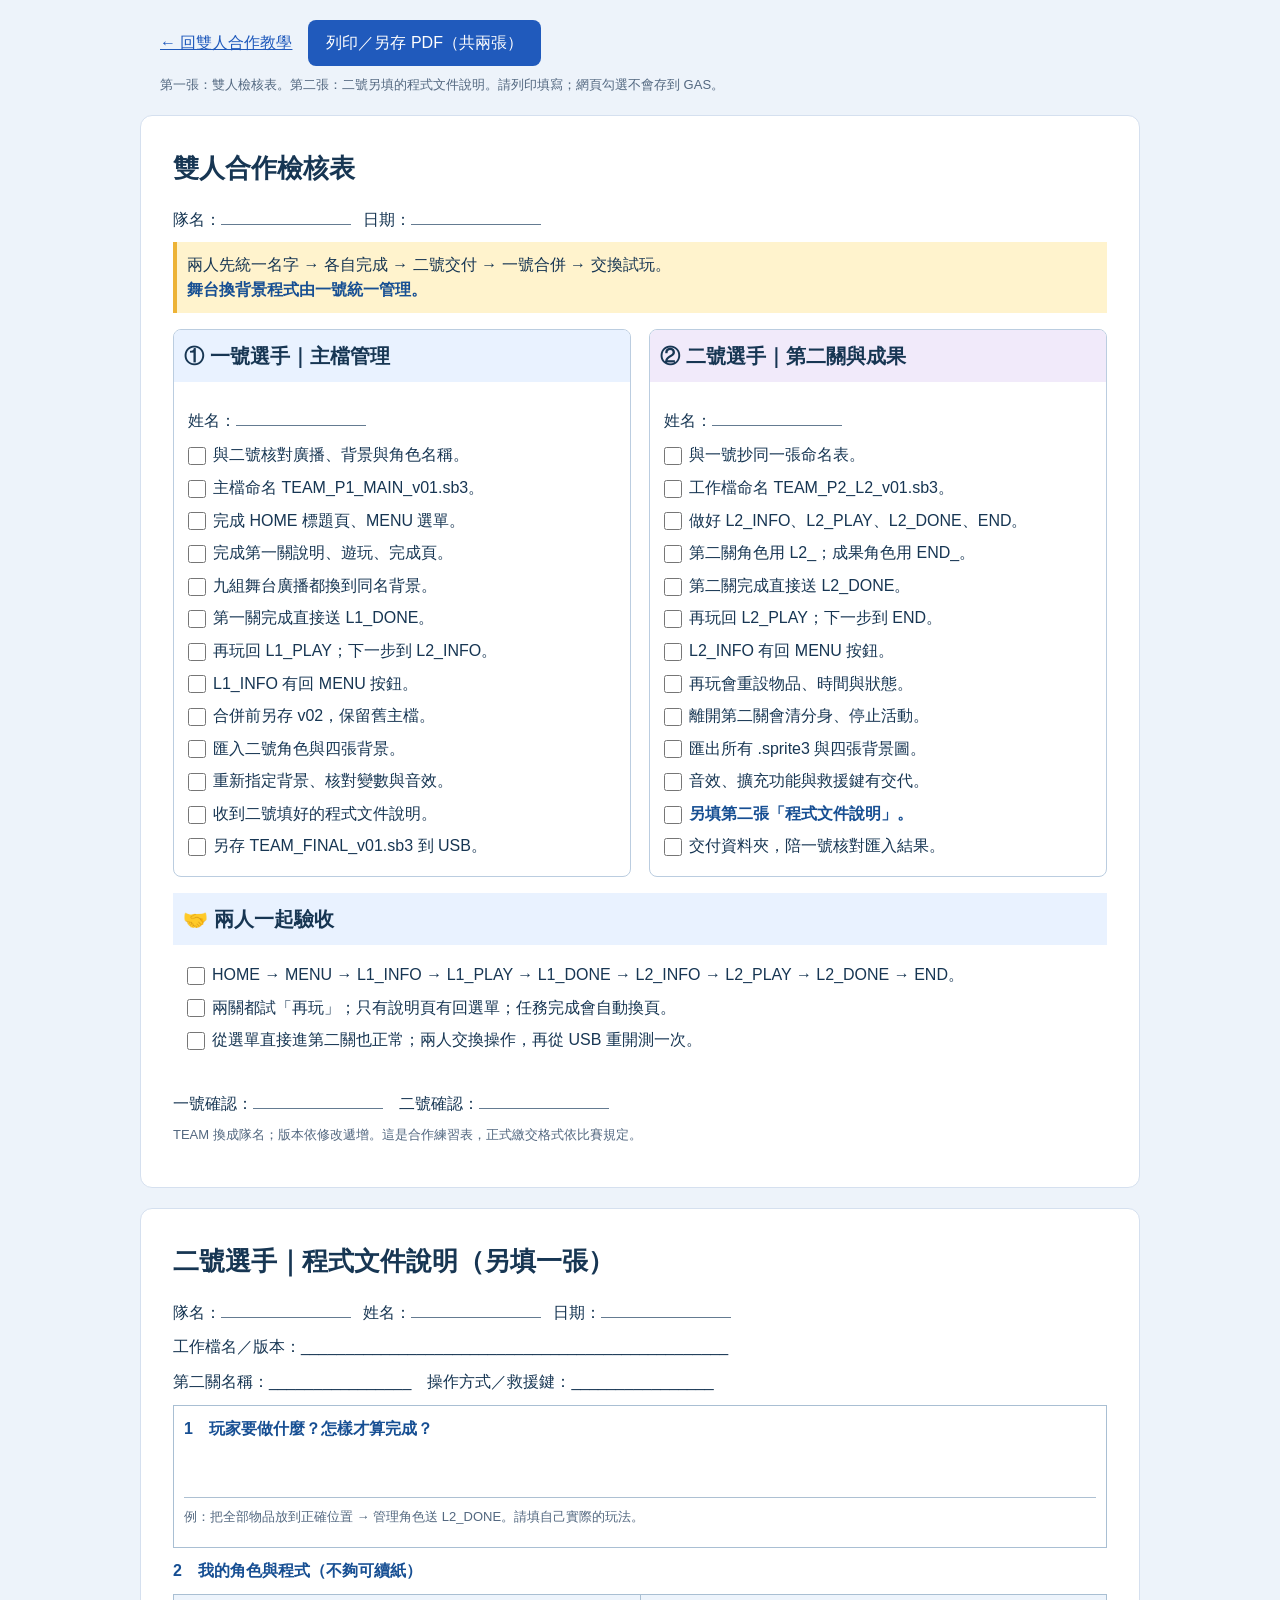
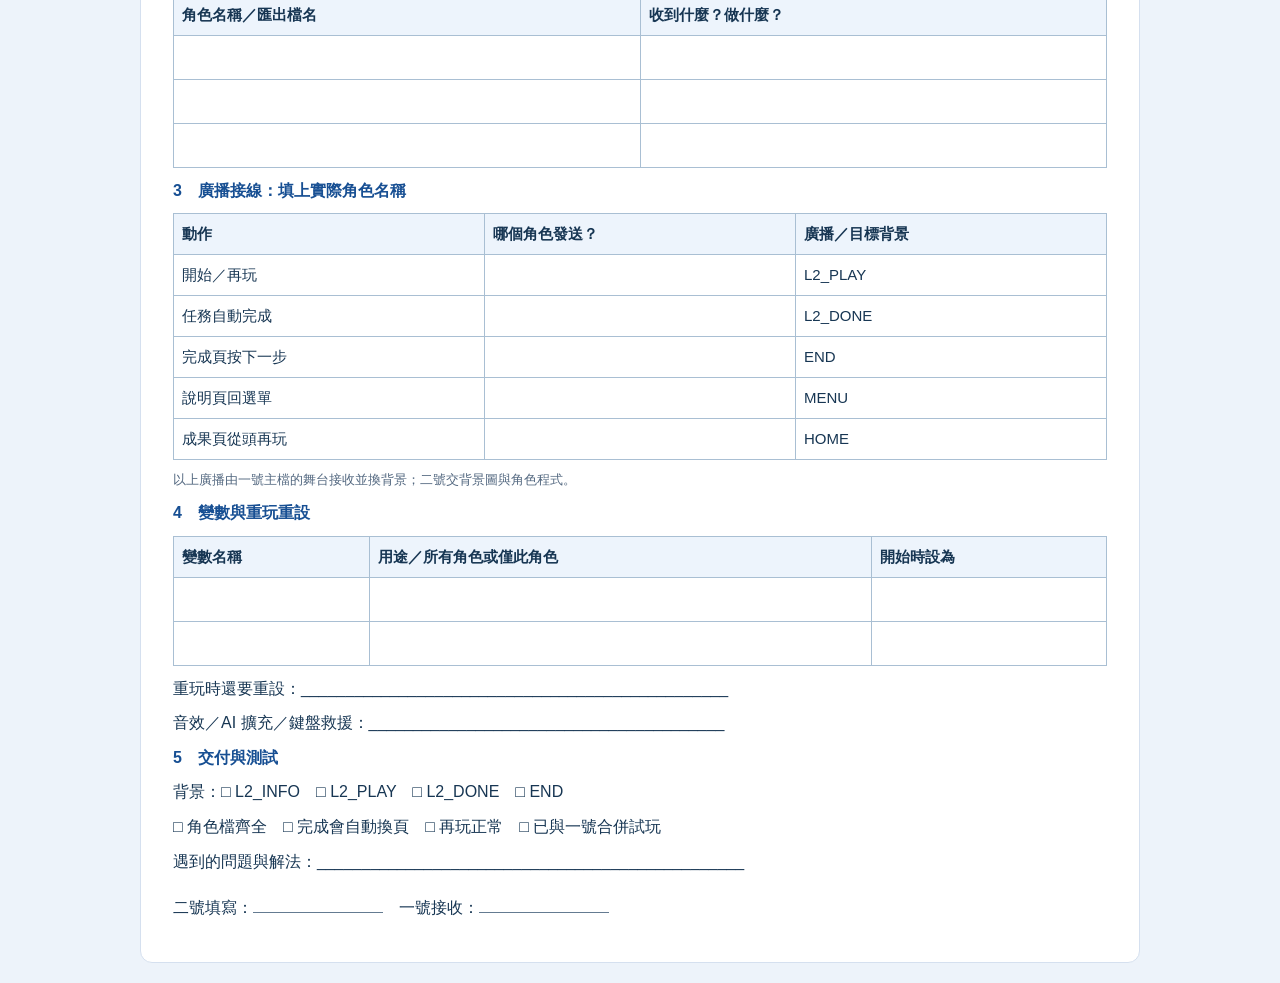
==== collaboration-checklist.html @ 41c6a08a "Add printable player checklists and player two program worksheet" ====
<!doctype html>
<html lang="zh-Hant"><head><meta charset="utf-8"><meta name="viewport" content="width=device-width,initial-scale=1"><title>雙人合作檢核表與二號程式說明表</title>
<style>
*{box-sizing:border-box}body{margin:0;background:#edf3fa;color:#173653;font:16px/1.6 "Microsoft JhengHei",sans-serif}nav{max-width:1000px;margin:20px auto;padding:0 20px}a{color:#205abc}button{font:inherit;background:#205abc;color:white;border:0;border-radius:8px;padding:10px 18px;cursor:pointer}.sheet{max-width:1000px;margin:20px auto;padding:32px;background:white;border:1px solid #d5e0ef;border-radius:12px}h1{font-size:26px;margin:0 0 10px}h2{font-size:20px;margin:0;padding:10px;background:#e9f2ff}p{margin:9px 0}.meta{display:flex;flex-wrap:wrap;gap:12px}.line{display:inline-block;min-width:130px;border-bottom:1px solid #647b91;height:25px}.columns{display:grid;grid-template-columns:1fr 1fr;gap:18px;margin:16px 0}.panel{border:1px solid #bbcde0;border-radius:8px;overflow:hidden}.panel.two h2{background:#f1eafa}.items{padding:10px 14px}.items label{display:block;margin:7px 0}input{width:18px;height:18px;vertical-align:middle;margin:0 7px 0 0}strong{color:#174f93}.note{padding:10px;background:#fff3cd;border-left:4px solid #edb336}.small{font-size:13px;color:#536880}table{width:100%;border-collapse:collapse;margin:10px 0;font-size:15px}th,td{border:1px solid #a9bfd3;padding:8px;text-align:left}th{background:#edf4fc}td.blank{height:44px}.write{height:57px;border-bottom:1px solid #adc0d2}.steps{border:1px solid #a9bfd3;padding:10px;margin:10px 0}.signature{margin-top:14px}code{overflow-wrap:anywhere}@media(max-width:650px){.columns{grid-template-columns:1fr}.sheet{margin:12px;padding:18px}table{font-size:13px}th,td{padding:5px}}@page{size:A4;margin:12mm}@media print{body{background:white;font-size:10pt;line-height:1.45;color:black}nav,.screen-only{display:none}.sheet{width:auto;max-width:none;border:0;border-radius:0;margin:0;padding:0;break-after:page}.sheet:last-child{break-after:auto}.columns{grid-template-columns:1fr 1fr;gap:10px;margin:10px 0}h1{font-size:18pt}h2{font-size:12pt;padding:7px}.items{padding:6px 9px}.items label{margin:6px 0}table{font-size:9pt}th,td{padding:6px}.small{font-size:8pt}.note{padding:7px}.write{height:42px}td.blank{height:32px}.panel,table,.steps{break-inside:avoid}input{width:12px;height:12px}}
</style></head><body>
<nav><a href="tutorial-collaboration.html?v=4">← 回雙人合作教學</a>　<button onclick="window.print()">列印／另存 PDF（共兩張）</button><p class="small">第一張：雙人檢核表。第二張：二號另填的程式文件說明。請列印填寫；網頁勾選不會存到 GAS。</p></nav>
<section class="sheet">
<h1>雙人合作檢核表</h1>
<div class="meta"><span>隊名：<span class="line"></span></span><span>日期：<span class="line"></span></span></div>
<p class="note">兩人先統一名字 → 各自完成 → 二號交付 → 一號合併 → 交換試玩。<br><strong>舞台換背景程式由一號統一管理。</strong></p>
<div class="columns">
<div class="panel"><h2>① 一號選手｜主檔管理</h2><div class="items">
<p>姓名：<span class="line"></span></p>
<label><input type="checkbox">與二號核對廣播、背景與角色名稱。</label>
<label><input type="checkbox">主檔命名 TEAM_P1_MAIN_v01.sb3。</label>
<label><input type="checkbox">完成 HOME 標題頁、MENU 選單。</label>
<label><input type="checkbox">完成第一關說明、遊玩、完成頁。</label>
<label><input type="checkbox">九組舞台廣播都換到同名背景。</label>
<label><input type="checkbox">第一關完成直接送 L1_DONE。</label>
<label><input type="checkbox">再玩回 L1_PLAY；下一步到 L2_INFO。</label>
<label><input type="checkbox">L1_INFO 有回 MENU 按鈕。</label>
<label><input type="checkbox">合併前另存 v02，保留舊主檔。</label>
<label><input type="checkbox">匯入二號角色與四張背景。</label>
<label><input type="checkbox">重新指定背景、核對變數與音效。</label>
<label><input type="checkbox">收到二號填好的程式文件說明。</label>
<label><input type="checkbox">另存 TEAM_FINAL_v01.sb3 到 USB。</label>
</div></div>
<div class="panel two"><h2>② 二號選手｜第二關與成果</h2><div class="items">
<p>姓名：<span class="line"></span></p>
<label><input type="checkbox">與一號抄同一張命名表。</label>
<label><input type="checkbox">工作檔命名 TEAM_P2_L2_v01.sb3。</label>
<label><input type="checkbox">做好 L2_INFO、L2_PLAY、L2_DONE、END。</label>
<label><input type="checkbox">第二關角色用 L2_；成果角色用 END_。</label>
<label><input type="checkbox">第二關完成直接送 L2_DONE。</label>
<label><input type="checkbox">再玩回 L2_PLAY；下一步到 END。</label>
<label><input type="checkbox">L2_INFO 有回 MENU 按鈕。</label>
<label><input type="checkbox">再玩會重設物品、時間與狀態。</label>
<label><input type="checkbox">離開第二關會清分身、停止活動。</label>
<label><input type="checkbox">匯出所有 .sprite3 與四張背景圖。</label>
<label><input type="checkbox">音效、擴充功能與救援鍵有交代。</label>
<label><input type="checkbox"><strong>另填第二張「程式文件說明」。</strong></label>
<label><input type="checkbox">交付資料夾，陪一號核對匯入結果。</label>
</div></div></div>
<h2>🤝 兩人一起驗收</h2>
<div class="items"><label><input type="checkbox">HOME → MENU → L1_INFO → L1_PLAY → L1_DONE → L2_INFO → L2_PLAY → L2_DONE → END。</label>
<label><input type="checkbox">兩關都試「再玩」；只有說明頁有回選單；任務完成會自動換頁。</label>
<label><input type="checkbox">從選單直接進第二關也正常；兩人交換操作，再從 USB 重開測一次。</label></div>
<p class="signature">一號確認：<span class="line"></span>　二號確認：<span class="line"></span></p>
<p class="small">TEAM 換成隊名；版本依修改遞增。這是合作練習表，正式繳交格式依比賽規定。</p>
</section>
<section class="sheet">
<h1>二號選手｜程式文件說明（另填一張）</h1>
<div class="meta"><span>隊名：<span class="line"></span></span><span>姓名：<span class="line"></span></span><span>日期：<span class="line"></span></span></div>
<p>工作檔名／版本：________________________________________________</p>
<p>第二關名稱：________________　操作方式／救援鍵：________________</p>
<div class="steps"><strong>1　玩家要做什麼？怎樣才算完成？</strong><div class="write"></div><p class="small">例：把全部物品放到正確位置 → 管理角色送 L2_DONE。請填自己實際的玩法。</p></div>
<strong>2　我的角色與程式（不夠可續紙）</strong>
<table><thead><tr><th>角色名稱／匯出檔名</th><th>收到什麼？做什麼？</th></tr></thead><tbody><tr><td class="blank"></td><td></td></tr><tr><td class="blank"></td><td></td></tr><tr><td class="blank"></td><td></td></tr></tbody></table>
<strong>3　廣播接線：填上實際角色名稱</strong>
<table><thead><tr><th>動作</th><th>哪個角色發送？</th><th>廣播／目標背景</th></tr></thead><tbody>
<tr><td>開始／再玩</td><td></td><td>L2_PLAY</td></tr><tr><td>任務自動完成</td><td></td><td>L2_DONE</td></tr><tr><td>完成頁按下一步</td><td></td><td>END</td></tr><tr><td>說明頁回選單</td><td></td><td>MENU</td></tr><tr><td>成果頁從頭再玩</td><td></td><td>HOME</td></tr></tbody></table>
<p class="small">以上廣播由一號主檔的舞台接收並換背景；二號交背景圖與角色程式。</p>
<strong>4　變數與重玩重設</strong>
<table><thead><tr><th>變數名稱</th><th>用途／所有角色或僅此角色</th><th>開始時設為</th></tr></thead><tbody><tr><td class="blank"></td><td></td><td></td></tr><tr><td class="blank"></td><td></td><td></td></tr></tbody></table>
<p>重玩時還要重設：________________________________________________</p>
<p>音效／AI 擴充／鍵盤救援：________________________________________</p>
<strong>5　交付與測試</strong>
<p>背景：□ L2_INFO　□ L2_PLAY　□ L2_DONE　□ END</p>
<p>□ 角色檔齊全　□ 完成會自動換頁　□ 再玩正常　□ 已與一號合併試玩</p>
<p>遇到的問題與解法：________________________________________________</p>
<p class="signature">二號填寫：<span class="line"></span>　一號接收：<span class="line"></span></p>
</section></body></html>
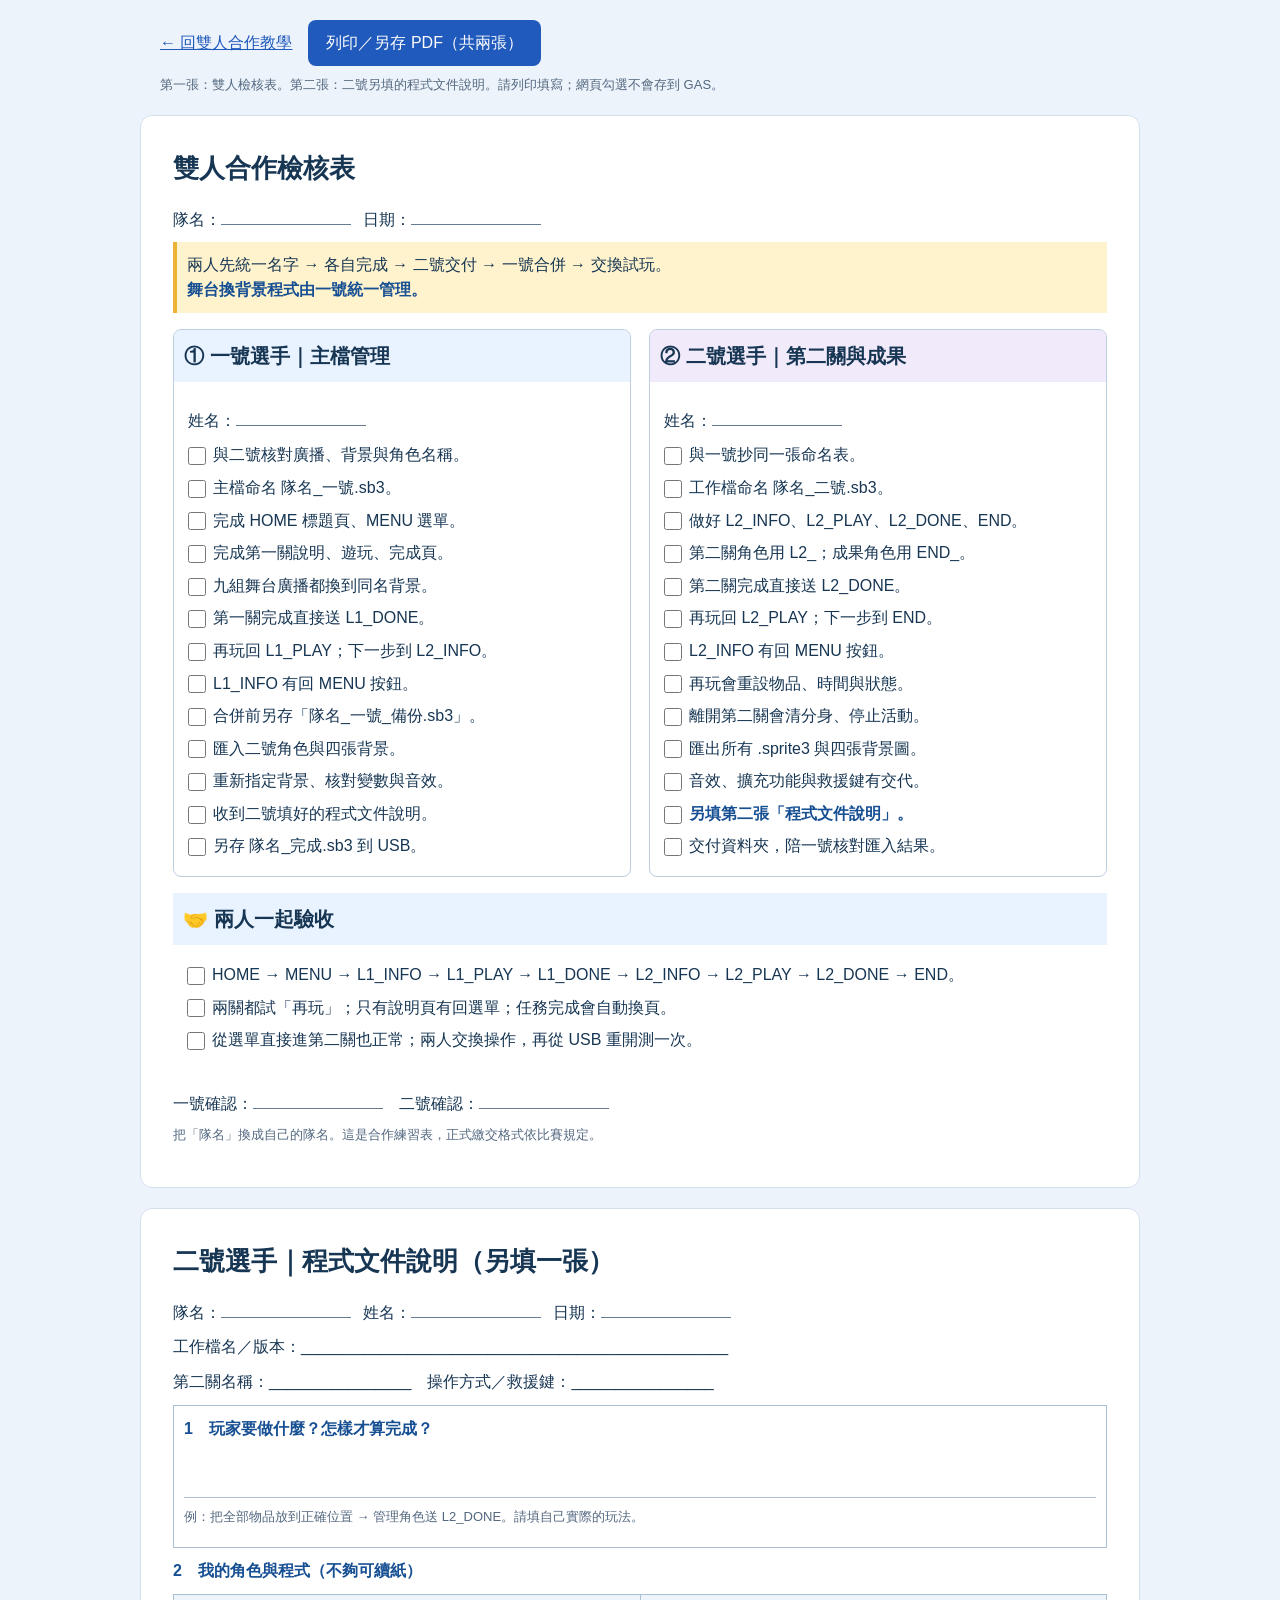
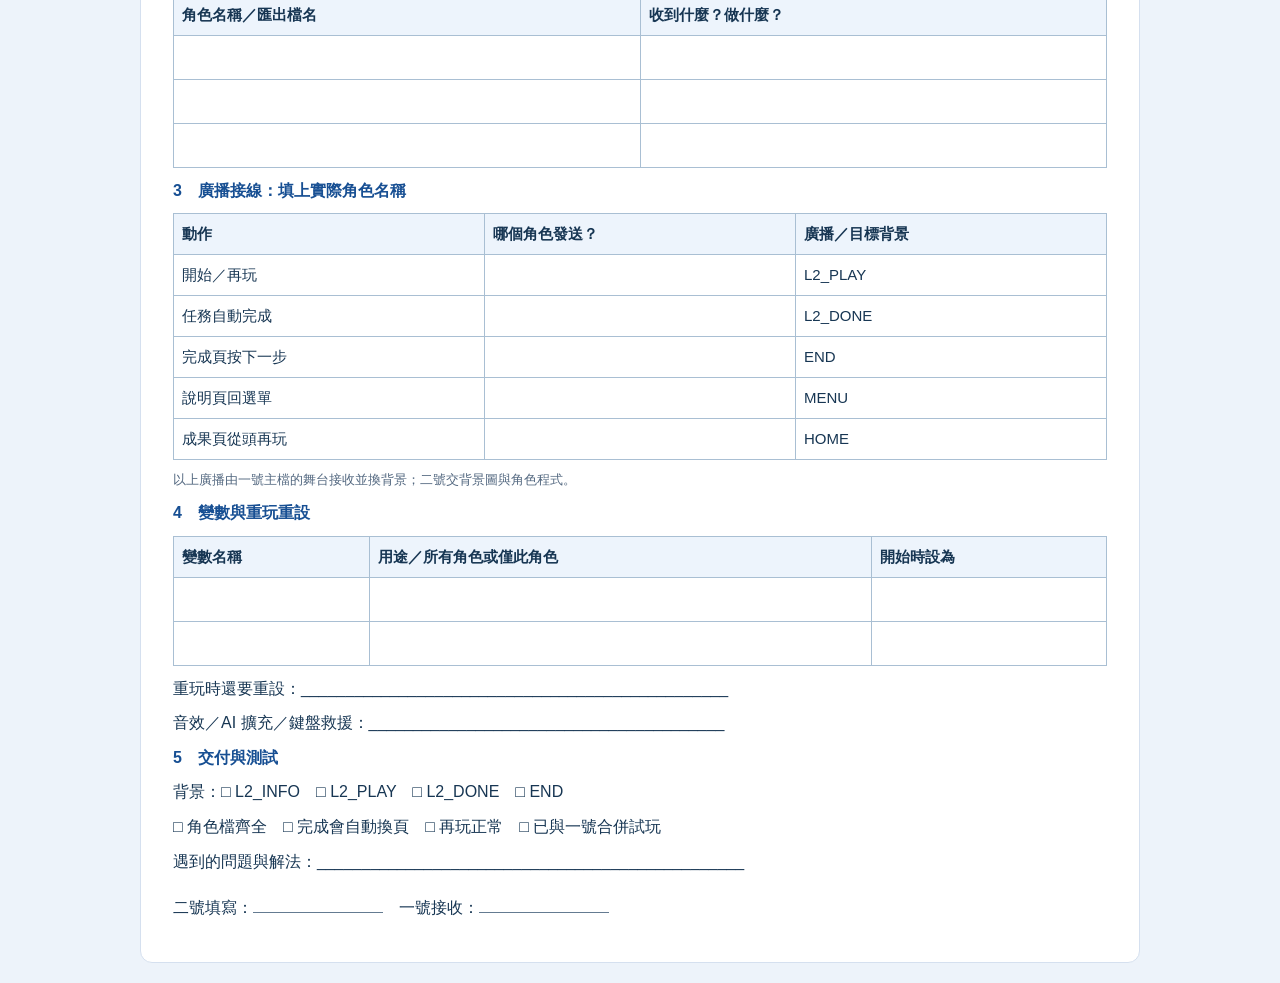
==== commit d87f8cd6: "Simplify student file names and stage responsibility wording" ====
--- a/collaboration-checklist.html
+++ b/collaboration-checklist.html
@@ -12,23 +12,23 @@
 <div class="panel"><h2>① 一號選手｜主檔管理</h2><div class="items">
 <p>姓名：<span class="line"></span></p>
 <label><input type="checkbox">與二號核對廣播、背景與角色名稱。</label>
-<label><input type="checkbox">主檔命名 TEAM_P1_MAIN_v01.sb3。</label>
+<label><input type="checkbox">主檔命名 隊名_一號.sb3。</label>
 <label><input type="checkbox">完成 HOME 標題頁、MENU 選單。</label>
 <label><input type="checkbox">完成第一關說明、遊玩、完成頁。</label>
 <label><input type="checkbox">九組舞台廣播都換到同名背景。</label>
 <label><input type="checkbox">第一關完成直接送 L1_DONE。</label>
 <label><input type="checkbox">再玩回 L1_PLAY；下一步到 L2_INFO。</label>
 <label><input type="checkbox">L1_INFO 有回 MENU 按鈕。</label>
-<label><input type="checkbox">合併前另存 v02，保留舊主檔。</label>
+<label><input type="checkbox">合併前另存「隊名_一號_備份.sb3」。</label>
 <label><input type="checkbox">匯入二號角色與四張背景。</label>
 <label><input type="checkbox">重新指定背景、核對變數與音效。</label>
 <label><input type="checkbox">收到二號填好的程式文件說明。</label>
-<label><input type="checkbox">另存 TEAM_FINAL_v01.sb3 到 USB。</label>
+<label><input type="checkbox">另存 隊名_完成.sb3 到 USB。</label>
 </div></div>
 <div class="panel two"><h2>② 二號選手｜第二關與成果</h2><div class="items">
 <p>姓名：<span class="line"></span></p>
 <label><input type="checkbox">與一號抄同一張命名表。</label>
-<label><input type="checkbox">工作檔命名 TEAM_P2_L2_v01.sb3。</label>
+<label><input type="checkbox">工作檔命名 隊名_二號.sb3。</label>
 <label><input type="checkbox">做好 L2_INFO、L2_PLAY、L2_DONE、END。</label>
 <label><input type="checkbox">第二關角色用 L2_；成果角色用 END_。</label>
 <label><input type="checkbox">第二關完成直接送 L2_DONE。</label>
@@ -46,7 +46,7 @@
 <label><input type="checkbox">兩關都試「再玩」；只有說明頁有回選單；任務完成會自動換頁。</label>
 <label><input type="checkbox">從選單直接進第二關也正常；兩人交換操作，再從 USB 重開測一次。</label></div>
 <p class="signature">一號確認：<span class="line"></span>　二號確認：<span class="line"></span></p>
-<p class="small">TEAM 換成隊名；版本依修改遞增。這是合作練習表，正式繳交格式依比賽規定。</p>
+<p class="small">把「隊名」換成自己的隊名。這是合作練習表，正式繳交格式依比賽規定。</p>
 </section>
 <section class="sheet">
 <h1>二號選手｜程式文件說明（另填一張）</h1>
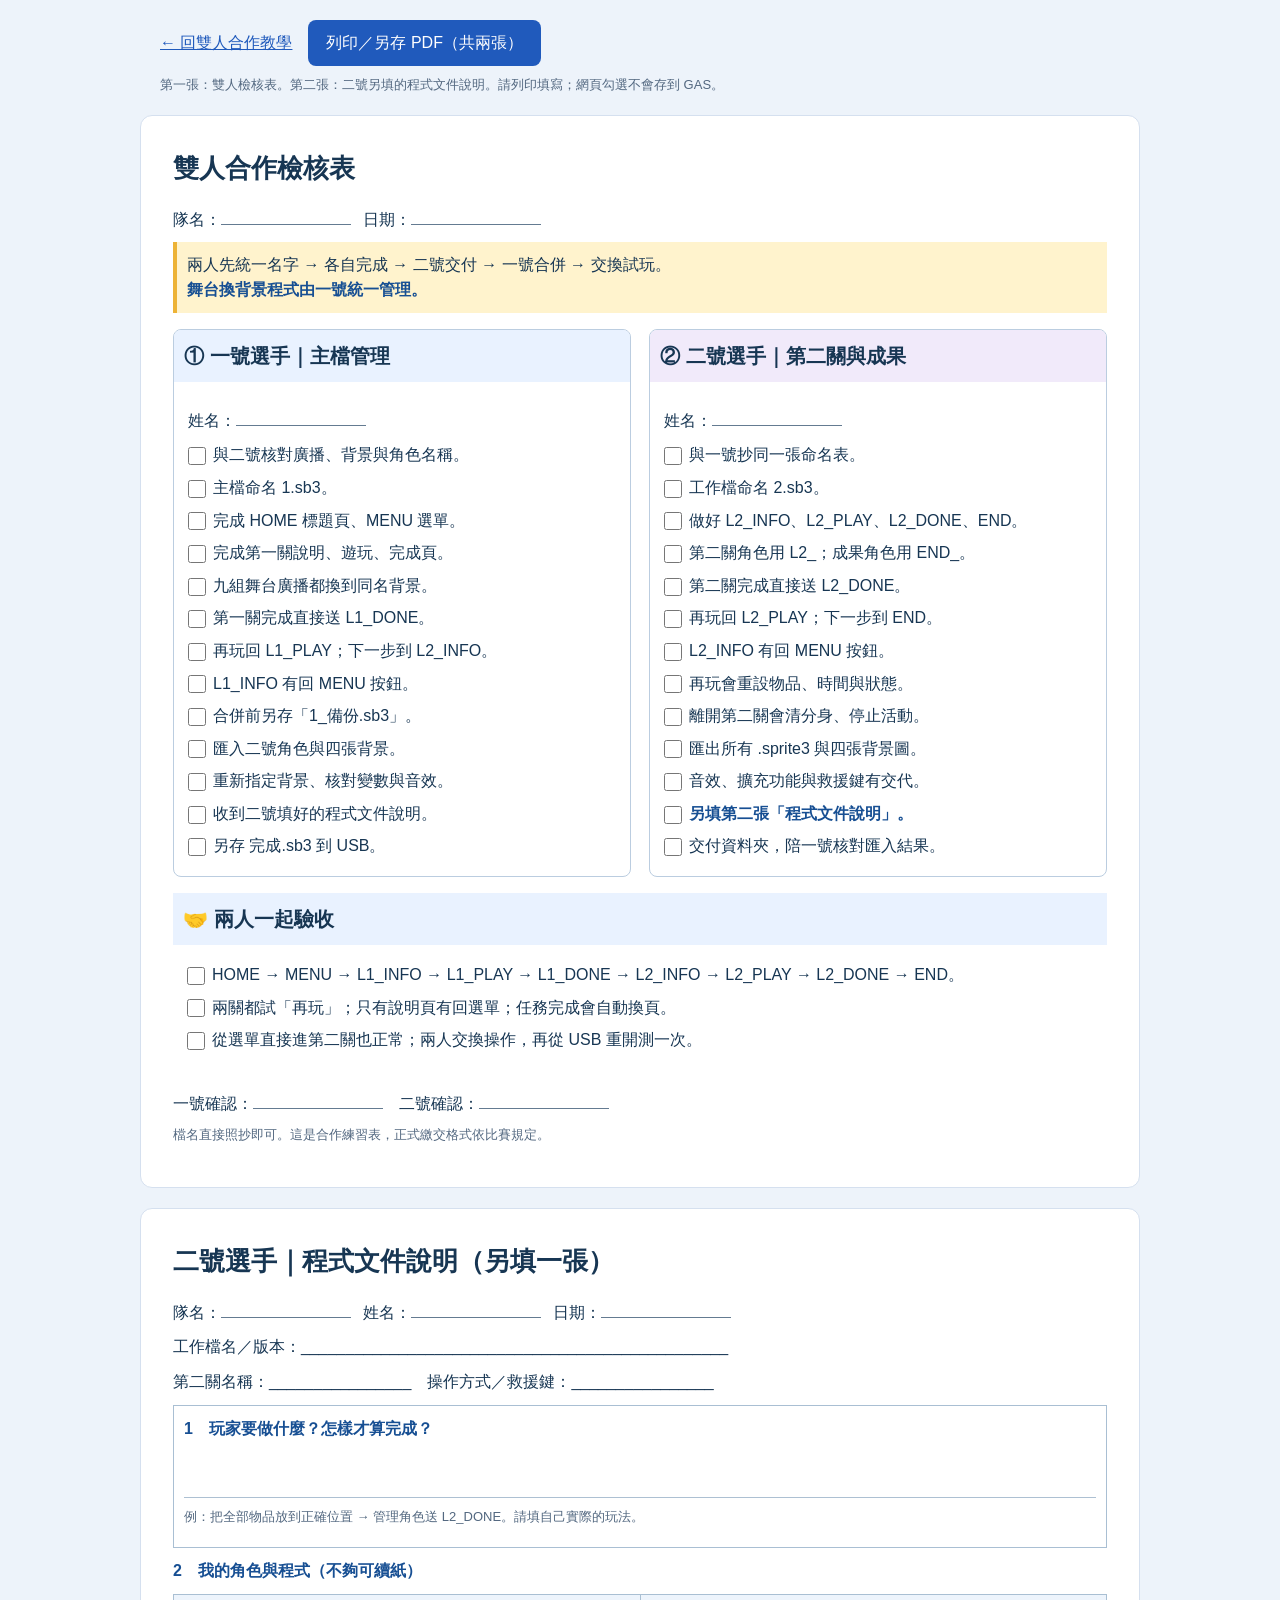
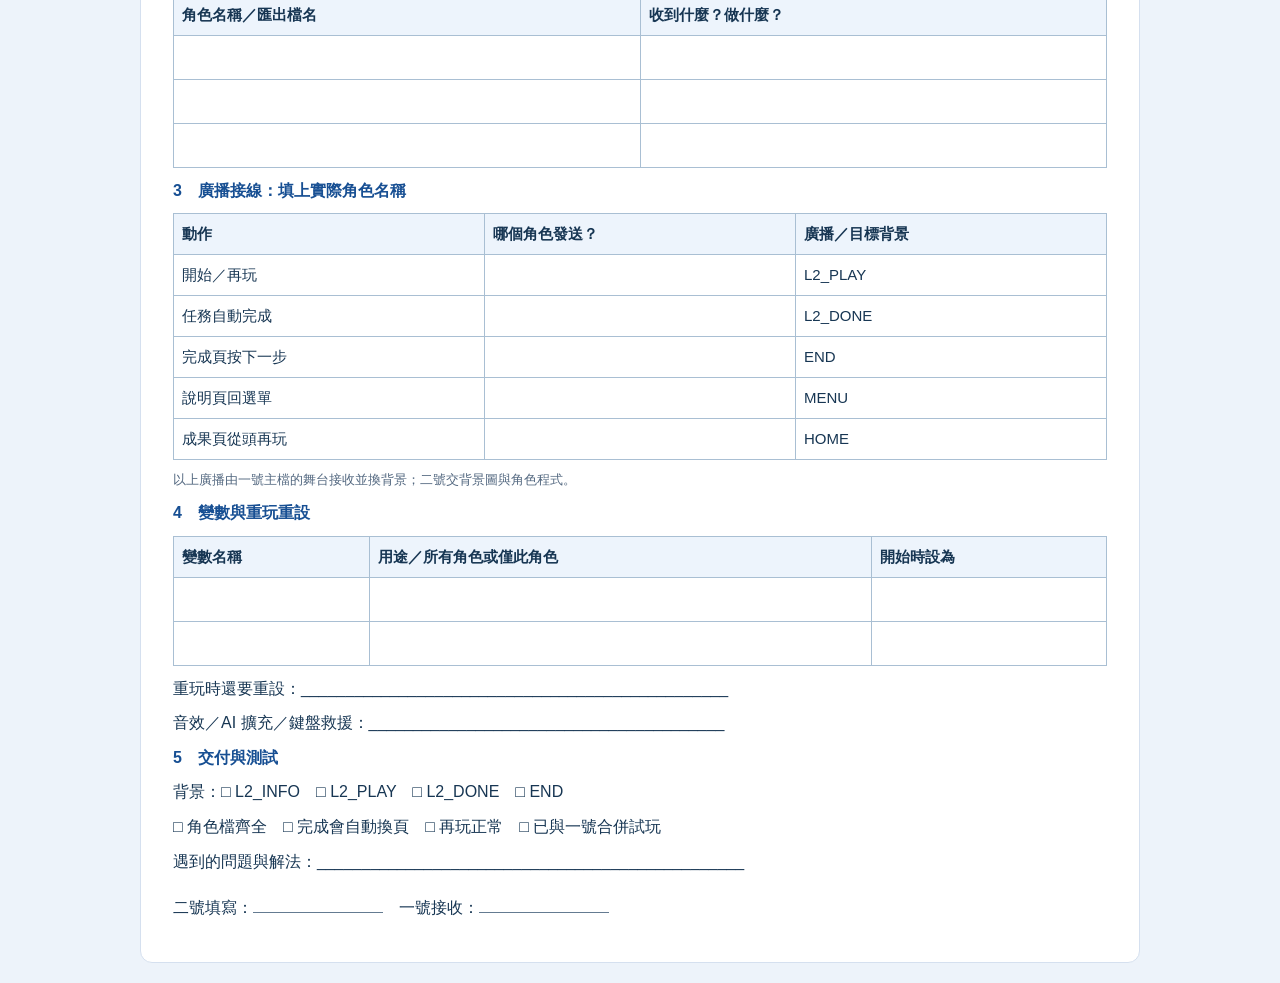
==== commit 70911073: "Use simple numeric player filenames" ====
--- a/collaboration-checklist.html
+++ b/collaboration-checklist.html
@@ -12,23 +12,23 @@
 <div class="panel"><h2>① 一號選手｜主檔管理</h2><div class="items">
 <p>姓名：<span class="line"></span></p>
 <label><input type="checkbox">與二號核對廣播、背景與角色名稱。</label>
-<label><input type="checkbox">主檔命名 隊名_一號.sb3。</label>
+<label><input type="checkbox">主檔命名 1.sb3。</label>
 <label><input type="checkbox">完成 HOME 標題頁、MENU 選單。</label>
 <label><input type="checkbox">完成第一關說明、遊玩、完成頁。</label>
 <label><input type="checkbox">九組舞台廣播都換到同名背景。</label>
 <label><input type="checkbox">第一關完成直接送 L1_DONE。</label>
 <label><input type="checkbox">再玩回 L1_PLAY；下一步到 L2_INFO。</label>
 <label><input type="checkbox">L1_INFO 有回 MENU 按鈕。</label>
-<label><input type="checkbox">合併前另存「隊名_一號_備份.sb3」。</label>
+<label><input type="checkbox">合併前另存「1_備份.sb3」。</label>
 <label><input type="checkbox">匯入二號角色與四張背景。</label>
 <label><input type="checkbox">重新指定背景、核對變數與音效。</label>
 <label><input type="checkbox">收到二號填好的程式文件說明。</label>
-<label><input type="checkbox">另存 隊名_完成.sb3 到 USB。</label>
+<label><input type="checkbox">另存 完成.sb3 到 USB。</label>
 </div></div>
 <div class="panel two"><h2>② 二號選手｜第二關與成果</h2><div class="items">
 <p>姓名：<span class="line"></span></p>
 <label><input type="checkbox">與一號抄同一張命名表。</label>
-<label><input type="checkbox">工作檔命名 隊名_二號.sb3。</label>
+<label><input type="checkbox">工作檔命名 2.sb3。</label>
 <label><input type="checkbox">做好 L2_INFO、L2_PLAY、L2_DONE、END。</label>
 <label><input type="checkbox">第二關角色用 L2_；成果角色用 END_。</label>
 <label><input type="checkbox">第二關完成直接送 L2_DONE。</label>
@@ -46,7 +46,7 @@
 <label><input type="checkbox">兩關都試「再玩」；只有說明頁有回選單；任務完成會自動換頁。</label>
 <label><input type="checkbox">從選單直接進第二關也正常；兩人交換操作，再從 USB 重開測一次。</label></div>
 <p class="signature">一號確認：<span class="line"></span>　二號確認：<span class="line"></span></p>
-<p class="small">把「隊名」換成自己的隊名。這是合作練習表，正式繳交格式依比賽規定。</p>
+<p class="small">檔名直接照抄即可。這是合作練習表，正式繳交格式依比賽規定。</p>
 </section>
 <section class="sheet">
 <h1>二號選手｜程式文件說明（另填一張）</h1>
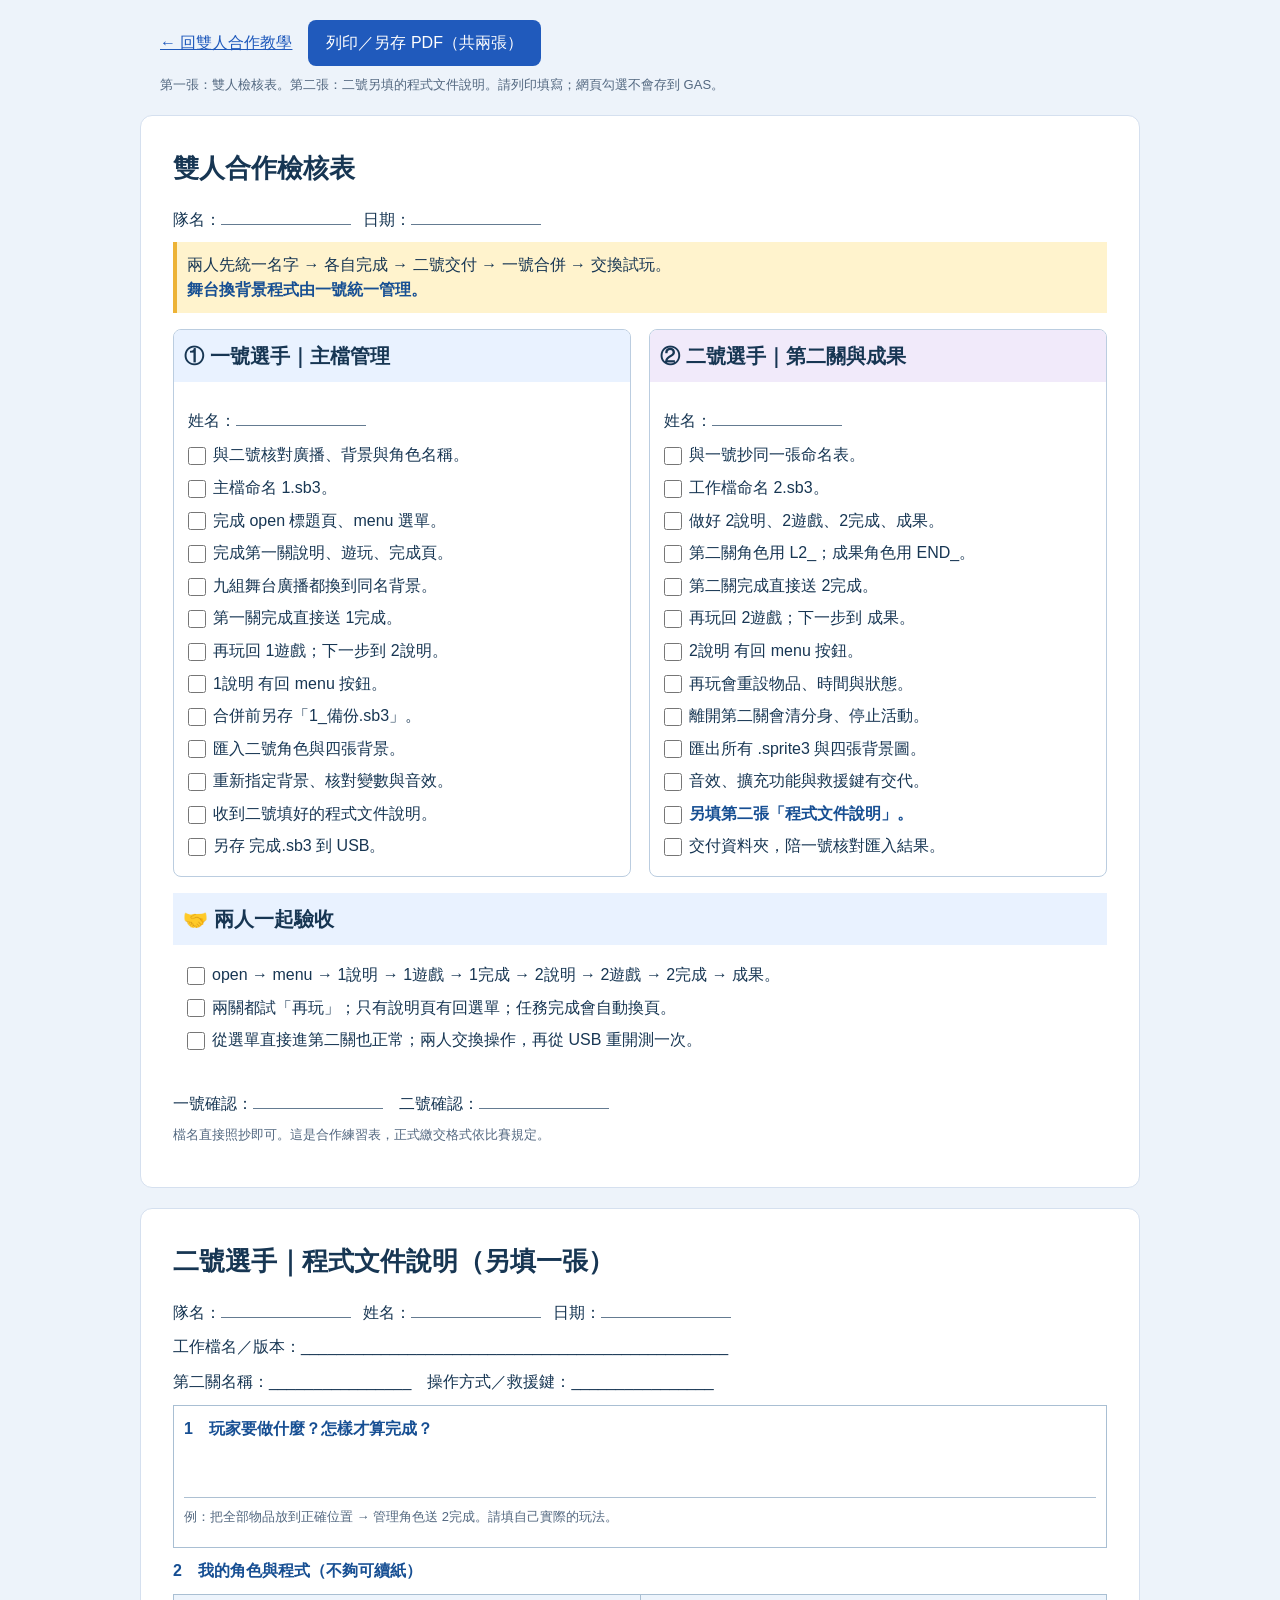
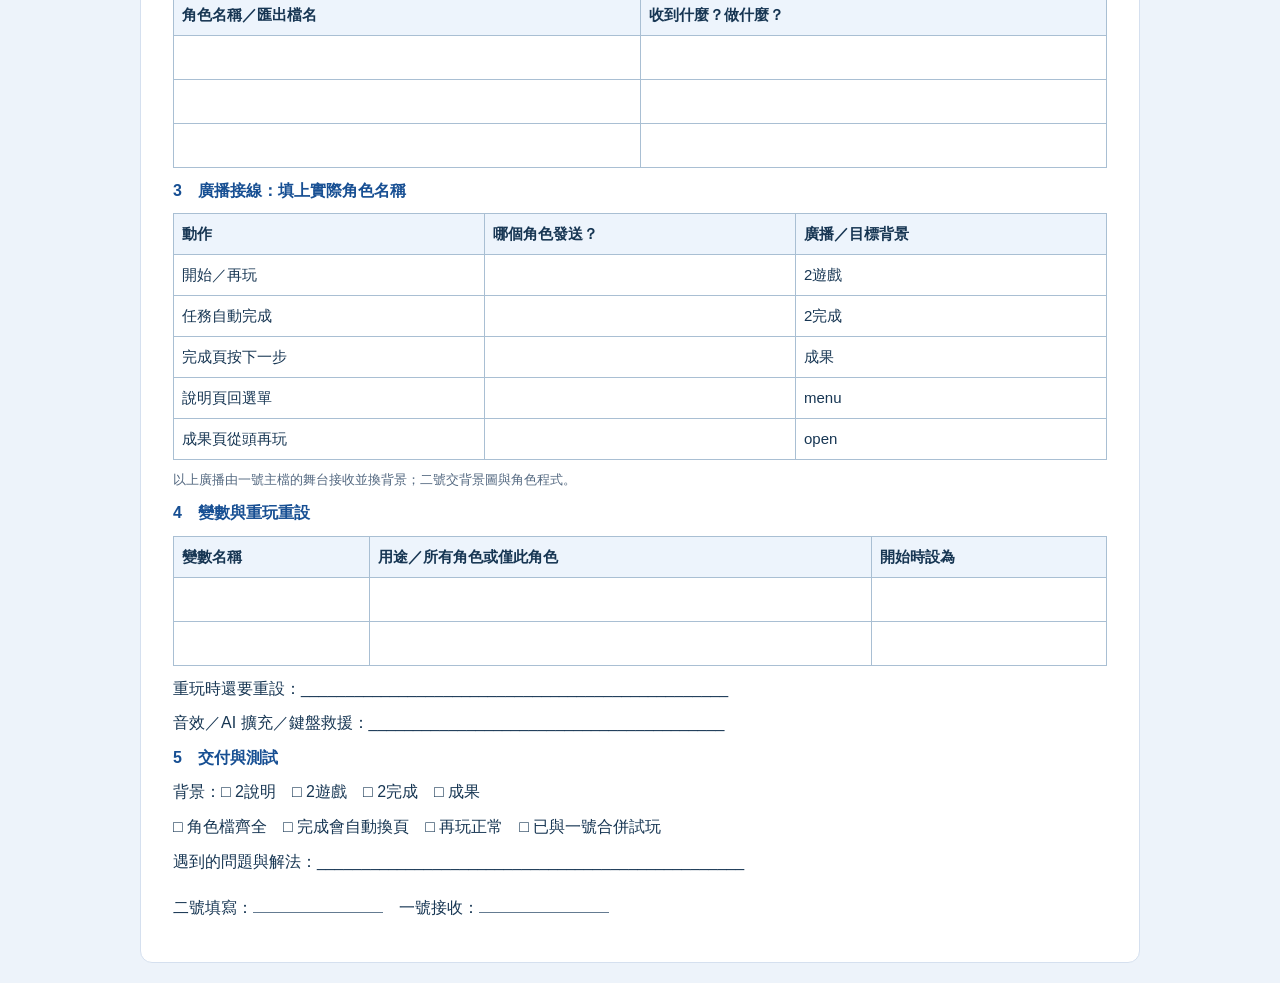
==== commit cc522790: "Lead cooperation tutorial with overview and simple shared scene names" ====
--- a/collaboration-checklist.html
+++ b/collaboration-checklist.html
@@ -13,12 +13,12 @@
 <p>姓名：<span class="line"></span></p>
 <label><input type="checkbox">與二號核對廣播、背景與角色名稱。</label>
 <label><input type="checkbox">主檔命名 1.sb3。</label>
-<label><input type="checkbox">完成 HOME 標題頁、MENU 選單。</label>
+<label><input type="checkbox">完成 open 標題頁、menu 選單。</label>
 <label><input type="checkbox">完成第一關說明、遊玩、完成頁。</label>
 <label><input type="checkbox">九組舞台廣播都換到同名背景。</label>
-<label><input type="checkbox">第一關完成直接送 L1_DONE。</label>
-<label><input type="checkbox">再玩回 L1_PLAY；下一步到 L2_INFO。</label>
-<label><input type="checkbox">L1_INFO 有回 MENU 按鈕。</label>
+<label><input type="checkbox">第一關完成直接送 1完成。</label>
+<label><input type="checkbox">再玩回 1遊戲；下一步到 2說明。</label>
+<label><input type="checkbox">1說明 有回 menu 按鈕。</label>
 <label><input type="checkbox">合併前另存「1_備份.sb3」。</label>
 <label><input type="checkbox">匯入二號角色與四張背景。</label>
 <label><input type="checkbox">重新指定背景、核對變數與音效。</label>
@@ -29,11 +29,11 @@
 <p>姓名：<span class="line"></span></p>
 <label><input type="checkbox">與一號抄同一張命名表。</label>
 <label><input type="checkbox">工作檔命名 2.sb3。</label>
-<label><input type="checkbox">做好 L2_INFO、L2_PLAY、L2_DONE、END。</label>
+<label><input type="checkbox">做好 2說明、2遊戲、2完成、成果。</label>
 <label><input type="checkbox">第二關角色用 L2_；成果角色用 END_。</label>
-<label><input type="checkbox">第二關完成直接送 L2_DONE。</label>
-<label><input type="checkbox">再玩回 L2_PLAY；下一步到 END。</label>
-<label><input type="checkbox">L2_INFO 有回 MENU 按鈕。</label>
+<label><input type="checkbox">第二關完成直接送 2完成。</label>
+<label><input type="checkbox">再玩回 2遊戲；下一步到 成果。</label>
+<label><input type="checkbox">2說明 有回 menu 按鈕。</label>
 <label><input type="checkbox">再玩會重設物品、時間與狀態。</label>
 <label><input type="checkbox">離開第二關會清分身、停止活動。</label>
 <label><input type="checkbox">匯出所有 .sprite3 與四張背景圖。</label>
@@ -42,7 +42,7 @@
 <label><input type="checkbox">交付資料夾，陪一號核對匯入結果。</label>
 </div></div></div>
 <h2>🤝 兩人一起驗收</h2>
-<div class="items"><label><input type="checkbox">HOME → MENU → L1_INFO → L1_PLAY → L1_DONE → L2_INFO → L2_PLAY → L2_DONE → END。</label>
+<div class="items"><label><input type="checkbox">open → menu → 1說明 → 1遊戲 → 1完成 → 2說明 → 2遊戲 → 2完成 → 成果。</label>
 <label><input type="checkbox">兩關都試「再玩」；只有說明頁有回選單；任務完成會自動換頁。</label>
 <label><input type="checkbox">從選單直接進第二關也正常；兩人交換操作，再從 USB 重開測一次。</label></div>
 <p class="signature">一號確認：<span class="line"></span>　二號確認：<span class="line"></span></p>
@@ -53,19 +53,19 @@
 <div class="meta"><span>隊名：<span class="line"></span></span><span>姓名：<span class="line"></span></span><span>日期：<span class="line"></span></span></div>
 <p>工作檔名／版本：________________________________________________</p>
 <p>第二關名稱：________________　操作方式／救援鍵：________________</p>
-<div class="steps"><strong>1　玩家要做什麼？怎樣才算完成？</strong><div class="write"></div><p class="small">例：把全部物品放到正確位置 → 管理角色送 L2_DONE。請填自己實際的玩法。</p></div>
+<div class="steps"><strong>1　玩家要做什麼？怎樣才算完成？</strong><div class="write"></div><p class="small">例：把全部物品放到正確位置 → 管理角色送 2完成。請填自己實際的玩法。</p></div>
 <strong>2　我的角色與程式（不夠可續紙）</strong>
 <table><thead><tr><th>角色名稱／匯出檔名</th><th>收到什麼？做什麼？</th></tr></thead><tbody><tr><td class="blank"></td><td></td></tr><tr><td class="blank"></td><td></td></tr><tr><td class="blank"></td><td></td></tr></tbody></table>
 <strong>3　廣播接線：填上實際角色名稱</strong>
 <table><thead><tr><th>動作</th><th>哪個角色發送？</th><th>廣播／目標背景</th></tr></thead><tbody>
-<tr><td>開始／再玩</td><td></td><td>L2_PLAY</td></tr><tr><td>任務自動完成</td><td></td><td>L2_DONE</td></tr><tr><td>完成頁按下一步</td><td></td><td>END</td></tr><tr><td>說明頁回選單</td><td></td><td>MENU</td></tr><tr><td>成果頁從頭再玩</td><td></td><td>HOME</td></tr></tbody></table>
+<tr><td>開始／再玩</td><td></td><td>2遊戲</td></tr><tr><td>任務自動完成</td><td></td><td>2完成</td></tr><tr><td>完成頁按下一步</td><td></td><td>成果</td></tr><tr><td>說明頁回選單</td><td></td><td>menu</td></tr><tr><td>成果頁從頭再玩</td><td></td><td>open</td></tr></tbody></table>
 <p class="small">以上廣播由一號主檔的舞台接收並換背景；二號交背景圖與角色程式。</p>
 <strong>4　變數與重玩重設</strong>
 <table><thead><tr><th>變數名稱</th><th>用途／所有角色或僅此角色</th><th>開始時設為</th></tr></thead><tbody><tr><td class="blank"></td><td></td><td></td></tr><tr><td class="blank"></td><td></td><td></td></tr></tbody></table>
 <p>重玩時還要重設：________________________________________________</p>
 <p>音效／AI 擴充／鍵盤救援：________________________________________</p>
 <strong>5　交付與測試</strong>
-<p>背景：□ L2_INFO　□ L2_PLAY　□ L2_DONE　□ END</p>
+<p>背景：□ 2說明　□ 2遊戲　□ 2完成　□ 成果</p>
 <p>□ 角色檔齊全　□ 完成會自動換頁　□ 再玩正常　□ 已與一號合併試玩</p>
 <p>遇到的問題與解法：________________________________________________</p>
 <p class="signature">二號填寫：<span class="line"></span>　一號接收：<span class="line"></span></p>
